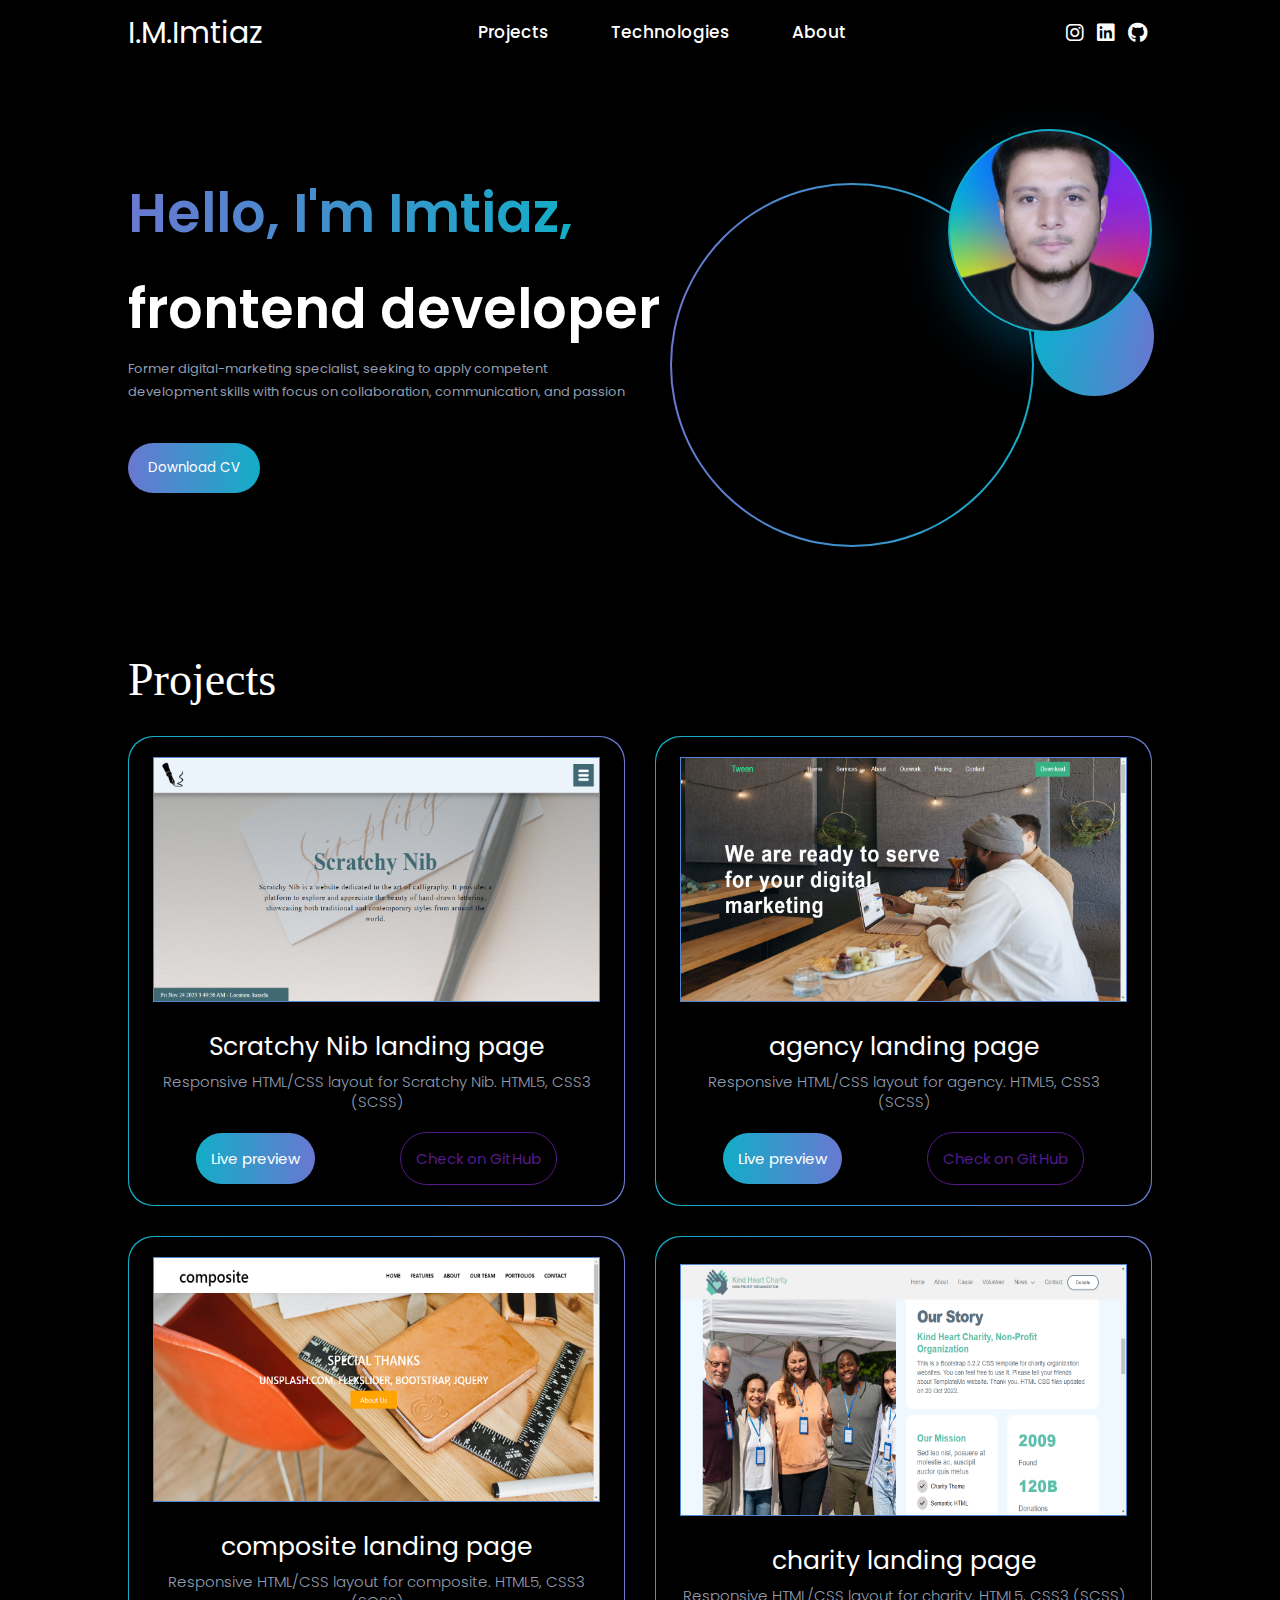
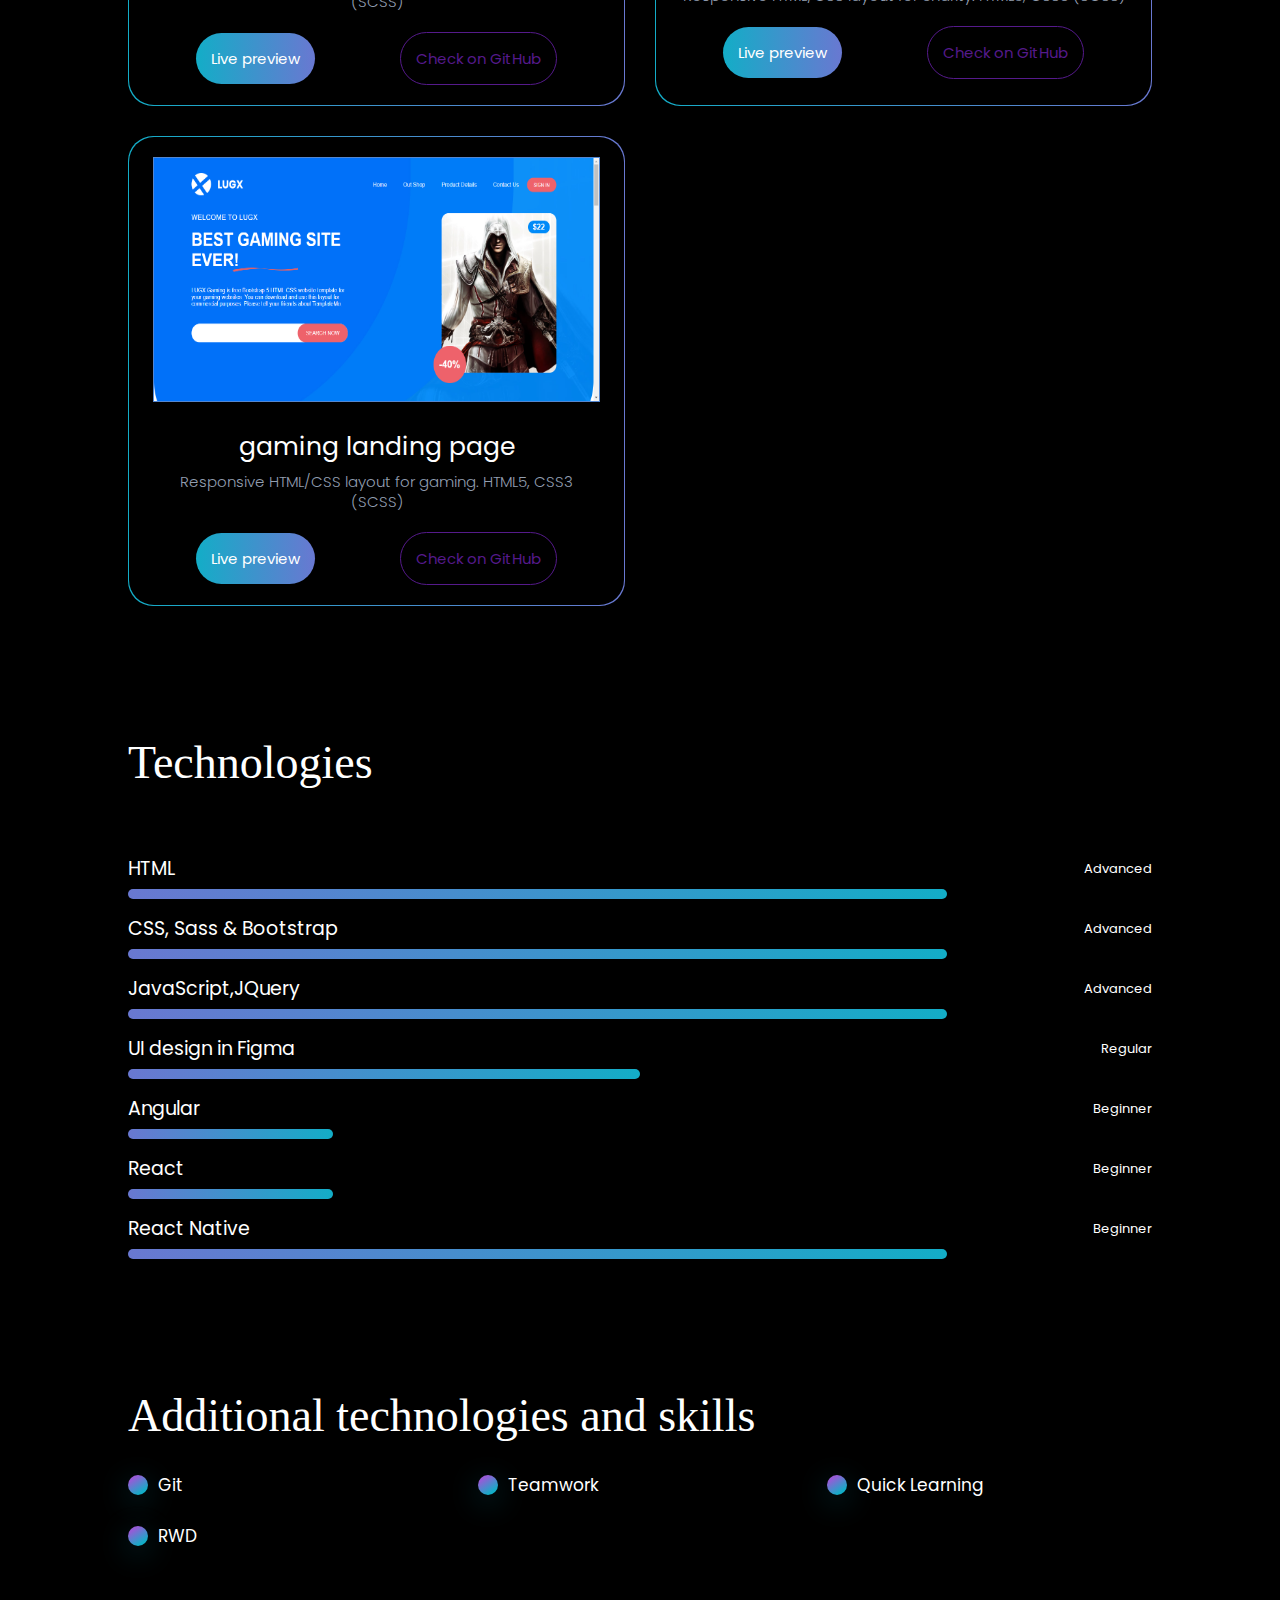
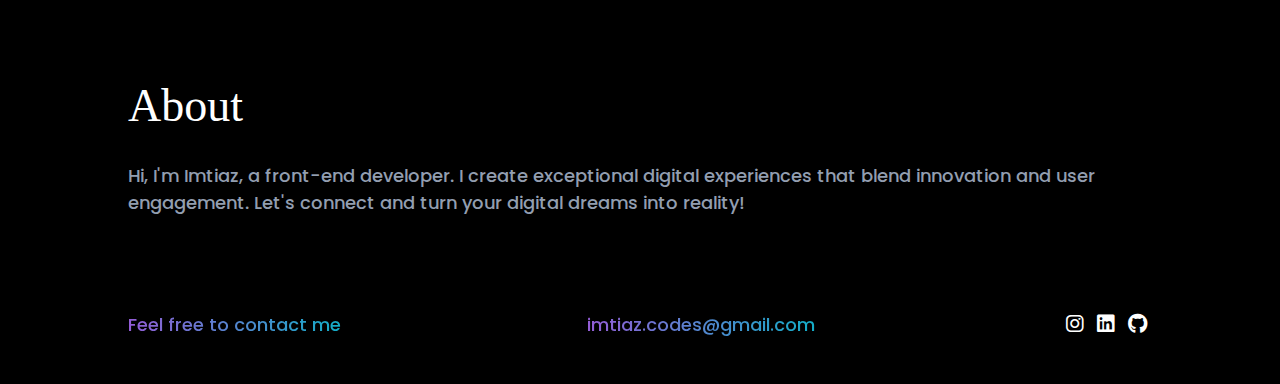
==== index.html @ b21e5c0e "file is updated" ====
<!DOCTYPE html>
<html lang="en">
	<head>
		<meta charset="UTF-8" />
		<meta name="viewport" content="width=device-width, initial-scale=1.0" />
		<title>Document</title>
		<!-- css link -->
		<link rel="stylesheet" href="css/style.css" />
		<link rel="stylesheet" href="css/utilize.css" />
		<!-- font link -->
		<link rel="stylesheet" href="fonts/css/all.css" />
	</head>
	<body>
		<header class="center">
			<nav class="row space-between">
				<div class="logo">I.M.Imtiaz</div>
				<div class="menu">
					<ul>
						<li><a href="#projects">Projects</a></li>
						<li><a href="#technologies">Technologies</a></li>
						<li><a href="#about">About</a></li>
					</ul>
				</div>
				<div class="link">
					<a href="https://www.instagram.com/emtiazalee/" target="_blank"
						><i class="fa-brands fa-instagram"></i
					></a>
					<a
						href="https://www.linkedin.com/in/itx-imtiaz-07b80a295/"
						target="_blank"
						><i class="fa-brands fa-linkedin"></i
					></a>
					<a href="https://github.com/imtiaza1" target="_blank"
						><i class="fa-brands fa-github"></i
					></a>
				</div>
			</nav>
		</header>
		<main>
			<div class="home_row">
				<div class="home_container">
					<h1>
						<span class="cl">Hello, I'm Imtiaz,</span> <br />
						<span class="white">frontend developer</span>
					</h1>
					<p>
						Former digital-marketing specialist, seeking to apply competent
						<br />
						development skills with focus on collaboration, communication, and
						passion
					</p>
					<button class="home_btn">Download CV</button>
				</div>
				<div class="balls center">
					<div class="large_ball"></div>
					<div class="photo"></div>
					<div class="small_ball"></div>
				</div>
			</div>
			<!-- project section start -->
			<section class="Projects" id="projects">
				<h2>Projects</h2>
				<div class="project_row">
					<div class="projects_list">
						<div class="project center column">
							<div class="project_img">
								<img src="images/scratchy-nib.png" alt="" />
							</div>
							<h3>Scratchy Nib landing page</h3>
							<p>
								Responsive HTML/CSS layout for Scratchy Nib. HTML5, CSS3 (SCSS)
							</p>
							<div class="project_link row space-between">
								<a href="" class="live_view">Live preview</a>
								<a href="" class="git_link">Check on GitHub</a>
							</div>
						</div>
					</div>
					<div class="projects_list">
						<div class="project center column">
							<div class="project_img">
								<img src="images/agency.png" alt="" />
							</div>
							<h3>agency landing page</h3>
							<p>Responsive HTML/CSS layout for agency. HTML5, CSS3 (SCSS)</p>
							<div class="project_link row space-between">
								<a href="" class="live_view">Live preview</a>
								<a href="" class="git_link">Check on GitHub</a>
							</div>
						</div>
					</div>
					<div class="projects_list">
						<div class="project center column">
							<div class="project_img">
								<img src="images/composite.png" alt="" />
							</div>
							<h3>composite landing page</h3>
							<p>
								Responsive HTML/CSS layout for composite. HTML5, CSS3 (SCSS)
							</p>
							<div class="project_link row space-between">
								<a href="" class="live_view">Live preview</a>
								<a href="" class="git_link">Check on GitHub</a>
							</div>
						</div>
					</div>
					<div class="projects_list">
						<div class="project center column">
							<div class="project_img">
								<img src="images/kindHeart.png" alt="" />
							</div>
							<h3>charity landing page</h3>
							<p>Responsive HTML/CSS layout for charity. HTML5, CSS3 (SCSS)</p>
							<div class="project_link row space-between">
								<a href="" class="live_view">Live preview</a>
								<a href="" class="git_link">Check on GitHub</a>
							</div>
						</div>
					</div>
					<div class="projects_list">
						<div class="project center column">
							<div class="project_img">
								<img src="images/lugx.png" alt="" />
							</div>
							<h3>gaming landing page</h3>
							<p>Responsive HTML/CSS layout for gaming. HTML5, CSS3 (SCSS)</p>
							<div class="project_link row space-between">
								<a href="" class="live_view">Live preview</a>
								<a href="" class="git_link">Check on GitHub</a>
							</div>
						</div>
					</div>
				</div>
			</section>
			<!-- technologies section start -->
			<section class="technologies" id="technologies">
				<h2>Technologies</h2>
				<div class="container">
					<div class="technologies_list">
						<div class="technologies_container center space-between">
							<p>HTML</p>
							<p class="smi">Advanced</p>
						</div>
						<div class="progress_bar bar"></div>
					</div>
					<div class="technologies_list">
						<div class="technologies_container center space-between">
							<p>CSS, Sass & Bootstrap</p>
							<p class="smi">Advanced</p>
						</div>
						<div class="progress_bar bar"></div>
					</div>
					<div class="technologies_list">
						<div class="technologies_container center space-between">
							<p>JavaScript,JQuery</p>
							<p class="smi">Advanced</p>
						</div>
						<div class="progress_bar bar"></div>
					</div>
					<div class="technologies_list">
						<div class="technologies_container center space-between">
							<p>UI design in Figma</p>
							<p class="smi">Regular</p>
						</div>
						<div class="regular bar"></div>
					</div>
					<div class="technologies_list">
						<div class="technologies_container center space-between">
							<p>Angular</p>
							<p class="smi">Beginner</p>
						</div>
						<div class="beginner bar"></div>
					</div>
					<div class="technologies_list">
						<div class="technologies_container center space-between">
							<p>React</p>
							<p class="smi">Beginner</p>
						</div>
						<div class="beginner bar"></div>
					</div>
					<div class="technologies_list">
						<div class="technologies_container center space-between">
							<p>React Native</p>
							<p class="smi">Beginner</p>
						</div>
						<div class="Beginner bar"></div>
					</div>
				</div>
			</section>
			<!-- add tech -->
			<section class="additonal">
				<h2>Additional technologies and skills</h2>
				<div class="add_row">
					<div class="add_list row">
						<div class="circle"></div>
						<div class="add_content"><p>git</p></div>
					</div>
					<div class="add_list row">
						<div class="circle"></div>
						<div class="add_content"><p>Teamwork</p></div>
					</div>
					<div class="add_list row">
						<div class="circle"></div>
						<div class="add_content"><p>Quick learning</p></div>
					</div>
					<div class="add_list row">
						<div class="circle"></div>
						<div class="add_content"><p>RWD</p></div>
					</div>
				</div>
			</section>
			<!-- about section start -->
			<section class="about" id="about">
				<h2>About</h2>
				<div class="about_container">
					<p>
						Hi, I'm Imtiaz, a front-end developer. I create exceptional digital
						experiences that blend innovation and user engagement. Let's connect
						and turn your digital dreams into reality!
					</p>
				</div>
			</section>
		</main>
		<!-- footer section start -->
		<footer>
			<div class="footer_row space-between center">
				<a href="tel:03357734710" class="ci">Feel free to contact me</a>
				<a href="mailto:imtiaz.codes@gmail.com" class="ci"
					>imtiaz.codes@gmail.com
				</a>
				<div class="link">
					<a href="https://www.instagram.com/emtiazalee/" target="_blank"
						><i class="fa-brands fa-instagram"></i
					></a>
					<a
						href="https://www.linkedin.com/in/itx-imtiaz-07b80a295/"
						target="_blank"
						><i class="fa-brands fa-linkedin"></i
					></a>
					<a href="https://github.com/imtiaza1" target="_blank"
						><i class="fa-brands fa-github"></i
					></a>
				</div>
			</div>
		</footer>
	</body>
</html>
---- css/style.css ----
@import url("https://fonts.googleapis.com/css2?family=Poppins:ital,wght@0,100;0,200;0,300;0,400;0,500;0,600;0,700;0,800;0,900;1,100;1,200;1,300;1,400;1,500;1,600;1,700;1,800;1,900&display=swap");
* {
	margin: 0;
	padding: 0;
	font-family: "Poppins", sans-serif;
}
html {
	font-size: 62.5%;
	scroll-behavior: smooth;
}
body {
	background: #000;
}
nav {
	width: 80%;
	padding: 1rem;
}
.logo {
	font-size: 3rem;
	line-height: 4.5rem;
	color: white;
}
nav ul li {
	list-style: none;
	display: inline-block;
	padding: 0rem 3rem;
}
nav ul li a {
	text-decoration: none;
	font-size: 1.7rem;
	font-weight: 500;
	line-height: 2.7rem;
	color: white;
	position: relative;
}
nav ul li a::after {
	content: "";
	position: absolute;
	width: 0%;
	top: 26px;
	left: 0;
	right: 0;
	bottom: 0;
	height: 3px;
	background: linear-gradient(to right, #13adc7 0%, #6978d1 100%, #945dd6 100%);
	transition: width 0.3s ease;
}
nav ul li a:hover::after {
	width: 100%;
}
.link i {
	color: white;
	padding: 1rem 0.5rem;
	font-size: 2rem;
	transition: 0.3s ease;
}
.link i:hover {
	color: #5312a1;
	background: white;
	width: max-content;
}
main {
	width: 80%;
	margin: auto;
}
.home_row {
	display: flex;
	justify-content: start;
	width: 100%;
	position: relative;
	padding-top: 10em;
	flex-wrap: wrap;
}
.home_row h1 {
	font-size: 5.4rem;
	line-height: 9.6rem;
	font-weight: 600;
	color: white;
}
.home_row p {
	font-size: 1.3rem;
	line-height: 2.3rem;
	color: #929eb0;
}
.home_row .cl {
	background: linear-gradient(to left, #13adc7 0%, #6978d1 100%, #945dd6 100%);
	-webkit-background-clip: text;
	background-clip: text;
	color: transparent;
}
.home_btn {
	position: relative;
	top: 40px;
	padding: 1.5rem 2rem;
	border-radius: 60px;
	background: linear-gradient(to left, #13adc7 0%, #6978d1 100%, #945dd6 100%);
	color: white;
	border: none;
	cursor: pointer;
}
button.home_btn:hover {
	background: white;
	color: black;
	transition: 0.3s ease;
}
.home_container {
	z-index: 1;
}
.large_ball {
	width: 360px;
	height: 360px;
	position: absolute;
	top: 120px;
	right: 120px;
	bottom: 0;
	border-radius: 50%;
	background: #000;
}
.large_ball::after {
	content: "";
	top: 0;
	left: 0;
	right: 0;
	bottom: 0;
	position: absolute;
	border-radius: 50%;
	z-index: -1;
	background: linear-gradient(to left, #13adc7 0%, #6978d1 100%, #945dd6 100%);
	margin: -2px;
}

.small_ball {
	width: 120px;
	height: 120px;
	background: linear-gradient(to right, #13adc7 0%, #6978d1 100%, #945dd6 100%);
	border-radius: 50%;
	position: absolute;
	top: 211px;
	right: -2px;
	z-index: -2;
	bottom: 0;
	animation: none;
}

.photo {
	width: 200px;
	height: 200px;
	border-radius: 50%;
	border: 2px solid #13adc7;
	position: absolute;
	right: 0;
	top: 64px;
	background-image: url(/images/imtiaz.png);
	background-repeat: no-repeat;
	background-position: center;
	background-size: 100%;
	box-shadow: 0px 20px 50px 0px #00b2ff40;
}
/* section start */
section {
	position: relative;
	top: 200px;
	margin-bottom: 13em;
}
h2 {
	font-family: poppons;
	font-weight: 300;
	font-size: 4.6rem;
	color: white;
}
.project_row {
	display: grid;
	justify-content: center;
	align-items: center;
	gap: 30px;
	padding-top: 3rem;
	grid-template-columns: repeat(auto-fill, minmax(340px, 1fr));
}
.projects_list {
	background: linear-gradient(to right, #13adc7 0%, #6978d1 100%, #945dd6 100%);
	height: 470px;
	border-radius: 25px;
	position: relative;
}
.project {
	position: absolute;
	top: 1px;
	left: 1px;
	right: 1px;
	bottom: 1px;
	background: black;
	border-radius: 25px;
	padding-top: 2rem;
	padding-bottom: 2rem;
}
.project_img {
	border: 1px solid #5486cf;
	height: 250px;
	width: 90%;
}
.project_img img {
	width: 100%;
	height: 100%;
}
.project p {
	font-weight: 300;
	font-size: 1.5rem;
	line-height: 2rem;
	color: #929eb0;
	padding-top: 1rem;
	width: 90%;
	text-align: center;
}
.project_link {
	width: 73%;
	padding-top: 2rem;
}
.project_link a {
	border-radius: 60px;
	padding: 1.4rem 1.5rem;
	border: 1px solid;
	font-size: 1.5rem;
	text-decoration: none;
}
a.git_link:hover {
	background: black;
	color: white;
	transition: 0.3s ease;
	border-color: #945dd6;
}
a.live_view {
	background: linear-gradient(to right, #13adc7 0%, #6978d1 100%, #945dd6 100%);
	color: white;
	border: none;
}
a.live_view:hover {
	background: white;
	color: black;
	transition: 0.3s ease;
}
h3 {
	font-weight: 400;
	font-size: 2.5rem;
	line-height: 3rem;
	color: white;
	padding-top: 3rem;
}
/* technologies section */
.container {
	padding-top: 5rem;
}
.technologies_container {
	width: 100%;
	padding-top: 2rem;
}
.technologies_container p {
	color: white;
	font-size: 1.9rem;
	line-height: 2rem;
	padding-bottom: 1rem;
}
.bar {
	height: 10px;
	background: linear-gradient(to left, #13adc7 0%, #6978d1 100%, #945dd6 100%);
	border-radius: 20px;
	width: 80%;
}
.regular {
	width: 50%;
}
.beginner {
	width: 20%;
}
p.smi {
	font-size: 1.3rem;
	color: #ffffff;
}
/* add technologies section */
.add_row {
	padding-top: 3rem;
	display: grid;
	grid-template-columns: repeat(auto-fill, minmax(300px, 1fr));
	gap: 25px;
}
.circle {
	height: 20px;
	width: 20px;
	border-radius: 83px;
	background: linear-gradient(
		326.6deg,
		#13adc7 21.25%,
		#6978d1 58.73%,
		#945dd6 77.47%
	);
	box-shadow: 0px 7px 30px 0px #13adc74d;
	margin-right: 10px;
}
.add_content p {
	color: #ffffff;
	font-size: 1.7rem;
	text-transform: capitalize;
}
.about_container p {
	color: #929eb0;
	font-family: Poppins;
	font-size: 1.8rem;
	font-style: normal;
	font-weight: 500;
	line-height: normal;
	padding-top: 3rem;
}
footer {
	position: relative;
	top: 118px;
	width: 80%;
	margin: auto;
	padding: 4rem;
}
.footer_row {
	width: 100%;
	flex-wrap: wrap;
	gap: 20px;
}
footer .ci {
	font-family: Poppins;
	font-size: 1.8rem;
	font-style: normal;
	font-weight: 500;
	line-height: normal;
	background: linear-gradient(270deg, #13adc7 0%, #6978d1 66.67%, #945dd6 100%);
	background-clip: text;
	-webkit-background-clip: text;
	-webkit-text-fill-color: transparent;
	transition: 0.3s all ease;
}
@media (max-width: 998px) {
	html {
		font-size: 55%;
	}
}

@media (max-width: 768px) {
	html {
		font-size: 45%;
	}
	nav {
		width: 90%;
	}
	main {
		width: 90%;
	}
	footer {
		width: 90%;
	}
}
@media (max-width: 630px) {
	.menu {
		position: absolute;
		top: 7rem;
		right: 0;
		width: 100%;
		display: flex;
		justify-content: center;
		align-items: center;
	}
}
@media (max-width: 580px) {
	.large_ball {
		top: 29em;
		right: 93px;
		width: 300px;
		height: 300px;
	}
	.small_ball {
		width: 100px;
		height: 100px;
		top: 49em;
		right: -6px;
	}
	.photo {
		width: 150px;
		height: 150px;
		top: 35em;
	}
	.home_row h1 {
		font-size: 4.4rem;
		line-height: 6.6rem;
	}
	.home_btn {
		top: 8em;
	}
	section {
		top: 307px;
	}
	footer {
		top: 307px;
	}
}
@media (max-width: 430px) {
	nav ul li {
		padding: 0 2rem;
	}
	.project_row {
		grid-template-columns: repeat(auto-fill, minmax(187px, 1fr));
	}
}
---- css/utilize.css ----
.center {
	display: flex;
	justify-content: center;
	align-items: center;
}
.column {
	display: flex;
	flex-direction: column;
}
.row {
	display: flex;
	flex-direction: row;
	align-items: center;
}
.space-between {
	justify-content: space-between;
}
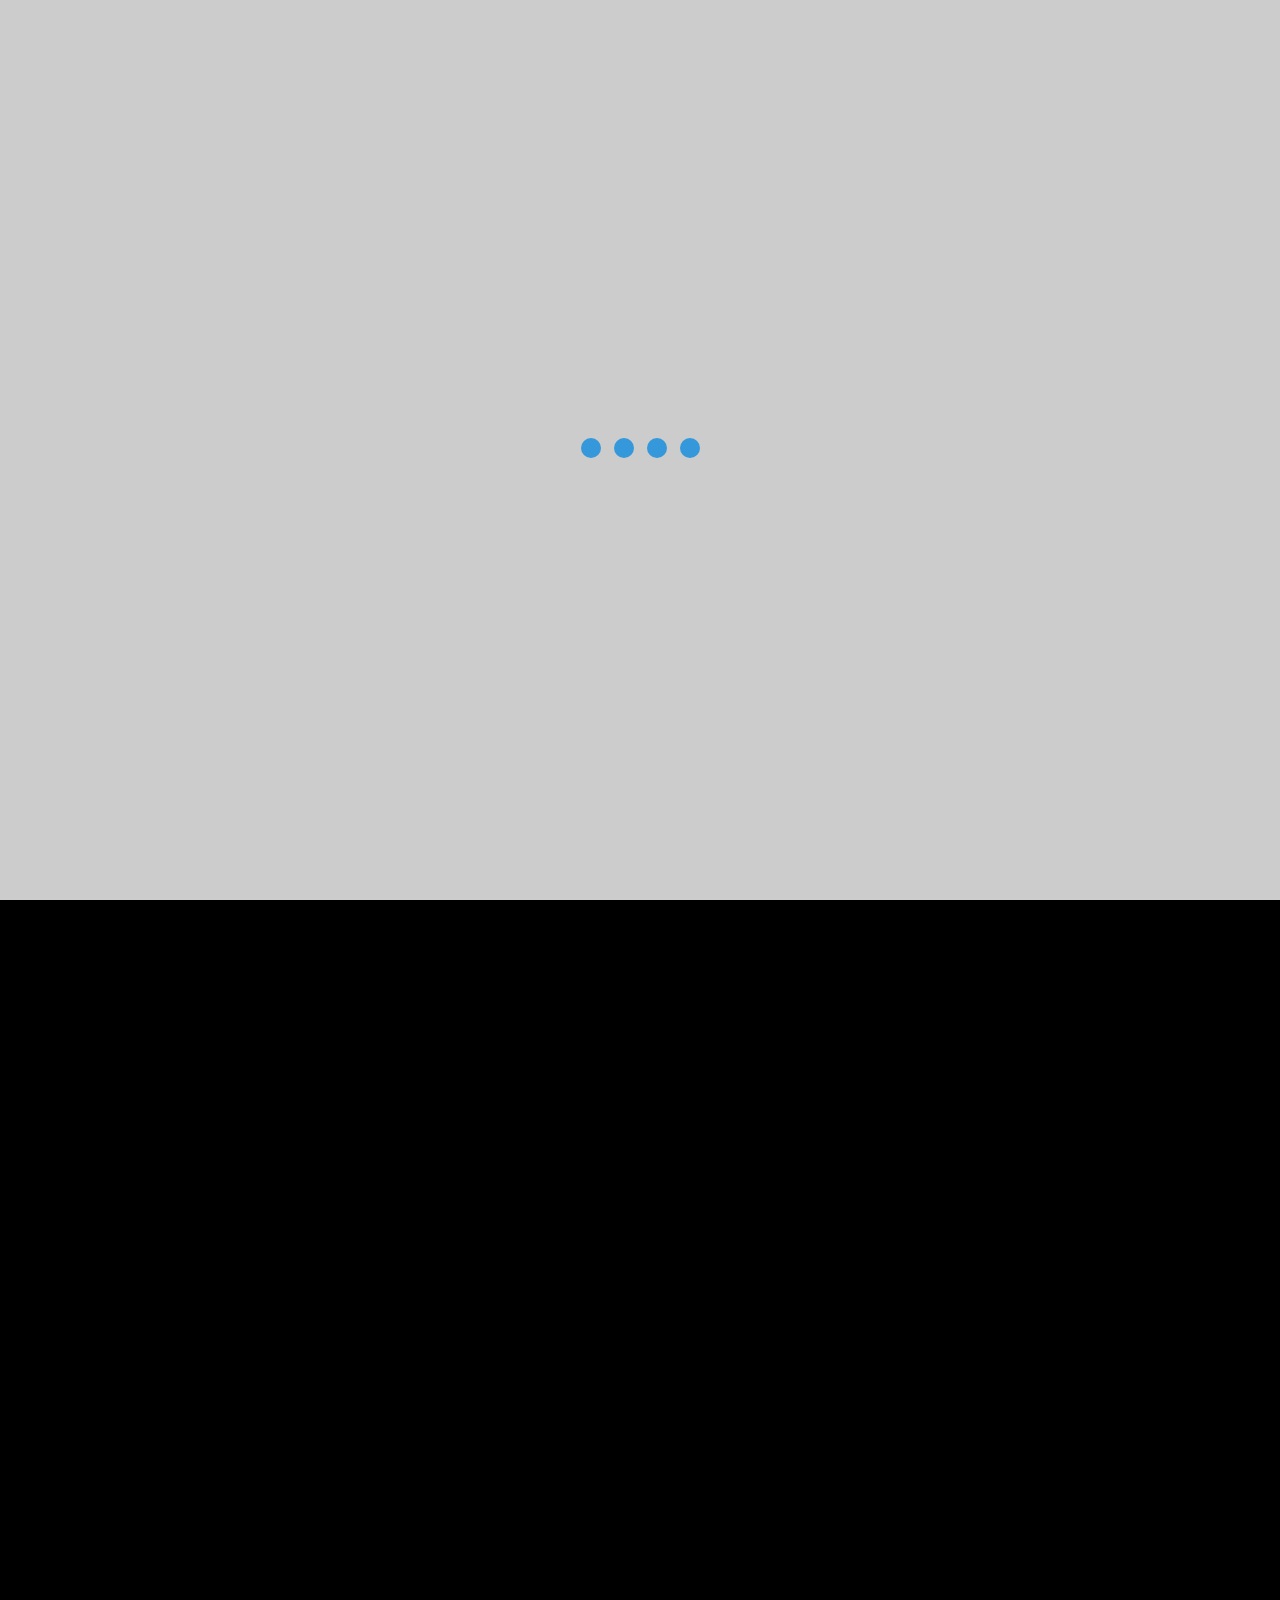
==== commit c74c3bc8: "some modification" ====
--- a/index.html
+++ b/index.html
@@ -11,237 +11,308 @@
 		<link rel="stylesheet" href="fonts/css/all.css" />
 	</head>
 	<body>
-		<header class="center">
-			<nav class="row space-between">
-				<div class="logo">I.M.Imtiaz</div>
-				<div class="menu">
-					<ul>
-						<li><a href="#projects">Projects</a></li>
-						<li><a href="#technologies">Technologies</a></li>
-						<li><a href="#about">About</a></li>
-					</ul>
+		<!-- Loader -->
+		<div class="loader_container" id="loader-container">
+			<div class="loader">
+				<div class="loader_circle"></div>
+				<div class="loader_circle"></div>
+				<div class="loader_circle"></div>
+				<div class="loader_circle"></div>
+			</div>
+		</div>
+		<!-- main contain -->
+		<div id="main-content">
+			<!-- header -->
+			<header class="center">
+				<nav class="row space-between">
+					<div class="logo">I.M.Imtiaz</div>
+					<div class="menu">
+						<ul>
+							<li><a href="#projects">Projects</a></li>
+							<li><a href="#technologies">Technologies</a></li>
+							<li><a href="#about">About</a></li>
+						</ul>
+					</div>
+					<div class="link">
+						<a href="https://www.instagram.com/emtiazalee/" target="_blank"
+							><i class="fa-brands fa-instagram"></i
+						></a>
+						<a
+							href="https://www.linkedin.com/in/itx-imtiaz-07b80a295/"
+							target="_blank"
+							><i class="fa-brands fa-linkedin"></i
+						></a>
+						<a href="https://github.com/imtiaza1" target="_blank"
+							><i class="fa-brands fa-github"></i
+						></a>
+					</div>
+				</nav>
+			</header>
+			<main>
+				<div class="home_row">
+					<div class="home_container">
+						<h1>
+							<span class="cl">Hello, I'm Imtiaz,</span> <br />
+							<span class="white">frontend developer</span>
+						</h1>
+						<p>
+							Former digital marketing specialist, now dedicated to applying
+							proficient <br />
+							development skills with a focus on collaboration, communication,
+							<br />
+							and a passion for creating exceptional user experiences
+						</p>
+						<a href="imtiaz.pdf" download="imtiaz">
+							<button class="home_btn">Download CV</button>
+						</a>
+					</div>
+					<div class="balls center">
+						<div class="large_ball"></div>
+						<div class="photo"></div>
+						<div class="small_ball"></div>
+					</div>
 				</div>
-				<div class="link">
-					<a href="https://www.instagram.com/emtiazalee/" target="_blank"
-						><i class="fa-brands fa-instagram"></i
-					></a>
-					<a
-						href="https://www.linkedin.com/in/itx-imtiaz-07b80a295/"
-						target="_blank"
-						><i class="fa-brands fa-linkedin"></i
-					></a>
-					<a href="https://github.com/imtiaza1" target="_blank"
-						><i class="fa-brands fa-github"></i
-					></a>
+				<!-- project section start -->
+				<section class="Projects" id="projects">
+					<h2>Projects</h2>
+					<div class="project_row">
+						<div class="projects_list">
+							<div class="project center column">
+								<div class="project_img">
+									<img src="images/scratchy-nib.png" alt="" />
+								</div>
+								<h3>Scratchy Nib landing page</h3>
+								<p>
+									Responsive HTML/CSS layout for Scratchy Nib. HTML5, CSS3
+									(SCSS)
+								</p>
+								<div class="project_link row space-between">
+									<a
+										href="https://scratchy-nib.netlify.app/"
+										target="_blank"
+										class="live_view"
+										>Live preview</a
+									>
+									<a
+										href="https://github.com/imtiaza1/scratchy_nib.git"
+										target="_blank"
+										class="git_link"
+										>Check on GitHub</a
+									>
+								</div>
+							</div>
+						</div>
+						<div class="projects_list">
+							<div class="project center column">
+								<div class="project_img">
+									<img src="images/agency.png" alt="" />
+								</div>
+								<h3>agency landing page</h3>
+								<p>Responsive HTML/CSS layout for agency. HTML5, CSS3 (SCSS)</p>
+								<div class="project_link row space-between">
+									<a
+										href="https://agencyio.netlify.app/"
+										target="_blank"
+										class="live_view"
+										>Live preview</a
+									>
+									<a
+										href="https://github.com/imtiaza1/agency.git"
+										target="_blank"
+										class="git_link"
+										>Check on GitHub</a
+									>
+								</div>
+							</div>
+						</div>
+						<div class="projects_list">
+							<div class="project center column">
+								<div class="project_img">
+									<img src="images/composite.png" alt="" />
+								</div>
+								<h3>composite landing page</h3>
+								<p>
+									Responsive HTML/CSS layout for composite. HTML5, CSS3 (SCSS)
+								</p>
+								<div class="project_link row space-between">
+									<a
+										href="https://compositeio.netlify.app/"
+										target="_blank"
+										class="live_view"
+										>Live preview</a
+									>
+									<a
+										href="https://github.com/imtiaza1/composite.git"
+										target="_blank"
+										class="git_link"
+										>Check on GitHub</a
+									>
+								</div>
+							</div>
+						</div>
+						<div class="projects_list">
+							<div class="project center column">
+								<div class="project_img">
+									<img src="images/kindHeart.png" alt="" />
+								</div>
+								<h3>charity landing page</h3>
+								<p>
+									Responsive HTML/CSS layout for charity. HTML5, CSS3 (SCSS)
+								</p>
+								<div class="project_link row space-between">
+									<a
+										href="https://kind-heart-charity.netlify.app/"
+										target="_blank"
+										class="live_view"
+										>Live preview</a
+									>
+									<a
+										href="https://github.com/imtiaza1/kind_heart_charity.git"
+										target="_blank"
+										class="git_link"
+										>Check on GitHub</a
+									>
+								</div>
+							</div>
+						</div>
+						<div class="projects_list">
+							<div class="project center column">
+								<div class="project_img">
+									<img src="images/lugx.png" alt="" />
+								</div>
+								<h3>gaming landing page</h3>
+								<p>Responsive HTML/CSS layout for gaming. HTML5, CSS3 (SCSS)</p>
+								<div class="project_link row space-between">
+									<a
+										href="https://lugx.netlify.app/"
+										target="_blank"
+										class="live_view"
+										>Live preview</a
+									>
+									<a
+										href="https://github.com/imtiaza1/LUGX-WEBSITE.git"
+										target="_blank"
+										class="git_link"
+										>Check on GitHub</a
+									>
+								</div>
+							</div>
+						</div>
+					</div>
+				</section>
+				<!-- technologies section start -->
+				<section class="technologies" id="technologies">
+					<h2>Technologies</h2>
+					<div class="container">
+						<div class="technologies_list">
+							<div class="technologies_container center space-between">
+								<p>HTML</p>
+								<p class="smi">Advanced</p>
+							</div>
+							<div class="progress_bar bar"></div>
+						</div>
+						<div class="technologies_list">
+							<div class="technologies_container center space-between">
+								<p>CSS, Sass & Bootstrap</p>
+								<p class="smi">Advanced</p>
+							</div>
+							<div class="progress_bar bar"></div>
+						</div>
+						<div class="technologies_list">
+							<div class="technologies_container center space-between">
+								<p>JavaScript,JQuery</p>
+								<p class="smi">Advanced</p>
+							</div>
+							<div class="progress_bar bar"></div>
+						</div>
+						<div class="technologies_list">
+							<div class="technologies_container center space-between">
+								<p>UI design in Figma</p>
+								<p class="smi">Regular</p>
+							</div>
+							<div class="regular bar"></div>
+						</div>
+						<div class="technologies_list">
+							<div class="technologies_container center space-between">
+								<p>Angular</p>
+								<p class="smi">Beginner</p>
+							</div>
+							<div class="beginner bar"></div>
+						</div>
+						<div class="technologies_list">
+							<div class="technologies_container center space-between">
+								<p>React</p>
+								<p class="smi">Beginner</p>
+							</div>
+							<div class="beginner bar"></div>
+						</div>
+						<div class="technologies_list">
+							<div class="technologies_container center space-between">
+								<p>React Native</p>
+								<p class="smi">Beginner</p>
+							</div>
+							<div class="Beginner bar"></div>
+						</div>
+					</div>
+				</section>
+				<!-- add tech -->
+				<section class="additonal">
+					<h2>Additional technologies and skills</h2>
+					<div class="add_row">
+						<div class="add_list row">
+							<div class="circle"></div>
+							<div class="add_content"><p>git</p></div>
+						</div>
+						<div class="add_list row">
+							<div class="circle"></div>
+							<div class="add_content"><p>Teamwork</p></div>
+						</div>
+						<div class="add_list row">
+							<div class="circle"></div>
+							<div class="add_content"><p>Quick learning</p></div>
+						</div>
+						<div class="add_list row">
+							<div class="circle"></div>
+							<div class="add_content"><p>RWD</p></div>
+						</div>
+					</div>
+				</section>
+				<!-- about section start -->
+				<section class="about" id="about">
+					<h2>About</h2>
+					<div class="about_container">
+						<p>
+							Hi, I'm Imtiaz, a front-end developer. I create exceptional
+							digital experiences that blend innovation and user engagement.
+							Let's connect and turn your digital dreams into reality!
+						</p>
+					</div>
+				</section>
+			</main>
+			<!-- footer section start -->
+			<footer>
+				<div class="footer_row space-between center">
+					<a href="tel:03357734710" class="ci">Feel free to contact me</a>
+					<a href="mailto:imtiaz.codes@gmail.com" class="ci"
+						>imtiaz.codes@gmail.com
+					</a>
+					<div class="link">
+						<a href="https://www.instagram.com/emtiazalee/" target="_blank"
+							><i class="fa-brands fa-instagram"></i
+						></a>
+						<a
+							href="https://www.linkedin.com/in/itx-imtiaz-07b80a295/"
+							target="_blank"
+							><i class="fa-brands fa-linkedin"></i
+						></a>
+						<a href="https://github.com/imtiaza1" target="_blank"
+							><i class="fa-brands fa-github"></i
+						></a>
+					</div>
 				</div>
-			</nav>
-		</header>
-		<main>
-			<div class="home_row">
-				<div class="home_container">
-					<h1>
-						<span class="cl">Hello, I'm Imtiaz,</span> <br />
-						<span class="white">frontend developer</span>
-					</h1>
-					<p>
-						Former digital-marketing specialist, seeking to apply competent
-						<br />
-						development skills with focus on collaboration, communication, and
-						passion
-					</p>
-					<button class="home_btn">Download CV</button>
-				</div>
-				<div class="balls center">
-					<div class="large_ball"></div>
-					<div class="photo"></div>
-					<div class="small_ball"></div>
-				</div>
-			</div>
-			<!-- project section start -->
-			<section class="Projects" id="projects">
-				<h2>Projects</h2>
-				<div class="project_row">
-					<div class="projects_list">
-						<div class="project center column">
-							<div class="project_img">
-								<img src="images/scratchy-nib.png" alt="" />
-							</div>
-							<h3>Scratchy Nib landing page</h3>
-							<p>
-								Responsive HTML/CSS layout for Scratchy Nib. HTML5, CSS3 (SCSS)
-							</p>
-							<div class="project_link row space-between">
-								<a href="" class="live_view">Live preview</a>
-								<a href="" class="git_link">Check on GitHub</a>
-							</div>
-						</div>
-					</div>
-					<div class="projects_list">
-						<div class="project center column">
-							<div class="project_img">
-								<img src="images/agency.png" alt="" />
-							</div>
-							<h3>agency landing page</h3>
-							<p>Responsive HTML/CSS layout for agency. HTML5, CSS3 (SCSS)</p>
-							<div class="project_link row space-between">
-								<a href="" class="live_view">Live preview</a>
-								<a href="" class="git_link">Check on GitHub</a>
-							</div>
-						</div>
-					</div>
-					<div class="projects_list">
-						<div class="project center column">
-							<div class="project_img">
-								<img src="images/composite.png" alt="" />
-							</div>
-							<h3>composite landing page</h3>
-							<p>
-								Responsive HTML/CSS layout for composite. HTML5, CSS3 (SCSS)
-							</p>
-							<div class="project_link row space-between">
-								<a href="" class="live_view">Live preview</a>
-								<a href="" class="git_link">Check on GitHub</a>
-							</div>
-						</div>
-					</div>
-					<div class="projects_list">
-						<div class="project center column">
-							<div class="project_img">
-								<img src="images/kindHeart.png" alt="" />
-							</div>
-							<h3>charity landing page</h3>
-							<p>Responsive HTML/CSS layout for charity. HTML5, CSS3 (SCSS)</p>
-							<div class="project_link row space-between">
-								<a href="" class="live_view">Live preview</a>
-								<a href="" class="git_link">Check on GitHub</a>
-							</div>
-						</div>
-					</div>
-					<div class="projects_list">
-						<div class="project center column">
-							<div class="project_img">
-								<img src="images/lugx.png" alt="" />
-							</div>
-							<h3>gaming landing page</h3>
-							<p>Responsive HTML/CSS layout for gaming. HTML5, CSS3 (SCSS)</p>
-							<div class="project_link row space-between">
-								<a href="" class="live_view">Live preview</a>
-								<a href="" class="git_link">Check on GitHub</a>
-							</div>
-						</div>
-					</div>
-				</div>
-			</section>
-			<!-- technologies section start -->
-			<section class="technologies" id="technologies">
-				<h2>Technologies</h2>
-				<div class="container">
-					<div class="technologies_list">
-						<div class="technologies_container center space-between">
-							<p>HTML</p>
-							<p class="smi">Advanced</p>
-						</div>
-						<div class="progress_bar bar"></div>
-					</div>
-					<div class="technologies_list">
-						<div class="technologies_container center space-between">
-							<p>CSS, Sass & Bootstrap</p>
-							<p class="smi">Advanced</p>
-						</div>
-						<div class="progress_bar bar"></div>
-					</div>
-					<div class="technologies_list">
-						<div class="technologies_container center space-between">
-							<p>JavaScript,JQuery</p>
-							<p class="smi">Advanced</p>
-						</div>
-						<div class="progress_bar bar"></div>
-					</div>
-					<div class="technologies_list">
-						<div class="technologies_container center space-between">
-							<p>UI design in Figma</p>
-							<p class="smi">Regular</p>
-						</div>
-						<div class="regular bar"></div>
-					</div>
-					<div class="technologies_list">
-						<div class="technologies_container center space-between">
-							<p>Angular</p>
-							<p class="smi">Beginner</p>
-						</div>
-						<div class="beginner bar"></div>
-					</div>
-					<div class="technologies_list">
-						<div class="technologies_container center space-between">
-							<p>React</p>
-							<p class="smi">Beginner</p>
-						</div>
-						<div class="beginner bar"></div>
-					</div>
-					<div class="technologies_list">
-						<div class="technologies_container center space-between">
-							<p>React Native</p>
-							<p class="smi">Beginner</p>
-						</div>
-						<div class="Beginner bar"></div>
-					</div>
-				</div>
-			</section>
-			<!-- add tech -->
-			<section class="additonal">
-				<h2>Additional technologies and skills</h2>
-				<div class="add_row">
-					<div class="add_list row">
-						<div class="circle"></div>
-						<div class="add_content"><p>git</p></div>
-					</div>
-					<div class="add_list row">
-						<div class="circle"></div>
-						<div class="add_content"><p>Teamwork</p></div>
-					</div>
-					<div class="add_list row">
-						<div class="circle"></div>
-						<div class="add_content"><p>Quick learning</p></div>
-					</div>
-					<div class="add_list row">
-						<div class="circle"></div>
-						<div class="add_content"><p>RWD</p></div>
-					</div>
-				</div>
-			</section>
-			<!-- about section start -->
-			<section class="about" id="about">
-				<h2>About</h2>
-				<div class="about_container">
-					<p>
-						Hi, I'm Imtiaz, a front-end developer. I create exceptional digital
-						experiences that blend innovation and user engagement. Let's connect
-						and turn your digital dreams into reality!
-					</p>
-				</div>
-			</section>
-		</main>
-		<!-- footer section start -->
-		<footer>
-			<div class="footer_row space-between center">
-				<a href="tel:03357734710" class="ci">Feel free to contact me</a>
-				<a href="mailto:imtiaz.codes@gmail.com" class="ci"
-					>imtiaz.codes@gmail.com
-				</a>
-				<div class="link">
-					<a href="https://www.instagram.com/emtiazalee/" target="_blank"
-						><i class="fa-brands fa-instagram"></i
-					></a>
-					<a
-						href="https://www.linkedin.com/in/itx-imtiaz-07b80a295/"
-						target="_blank"
-						><i class="fa-brands fa-linkedin"></i
-					></a>
-					<a href="https://github.com/imtiaza1" target="_blank"
-						><i class="fa-brands fa-github"></i
-					></a>
-				</div>
-			</div>
-		</footer>
+			</footer>
+		</div>
+		<!-- js link -->
+		<script src="js/script.js"></script>
 	</body>
 </html>
--- a/css/style.css
+++ b/css/style.css
@@ -212,7 +212,7 @@
 	text-align: center;
 }
 .project_link {
-	width: 73%;
+	width: 30em;
 	padding-top: 2rem;
 }
 .project_link a {
@@ -362,6 +362,7 @@
 		display: flex;
 		justify-content: center;
 		align-items: center;
+		z-index: 1;
 	}
 }
 @media (max-width: 580px) {
@@ -404,3 +405,36 @@
 		grid-template-columns: repeat(auto-fill, minmax(187px, 1fr));
 	}
 }
+
+/* for loader */
+.loader_container {
+	display: flex;
+	align-items: center;
+	justify-content: center;
+	height: 100vh;
+	position: fixed;
+	top: 0;
+	left: 0;
+	width: 100%;
+	background-color: rgba(255, 255, 255, 0.8);
+	z-index: 1000;
+}
+
+.loader_circle {
+	width: 20px;
+	height: 20px;
+	background-color: #3498db;
+	border-radius: 50%;
+	display: inline-block;
+	animation: bounce 0.6s infinite alternate;
+	margin: 0 5px;
+}
+
+@keyframes bounce {
+	to {
+		transform: translateY(-20px);
+	}
+}
+#main-content {
+	visibility: hidden;
+}
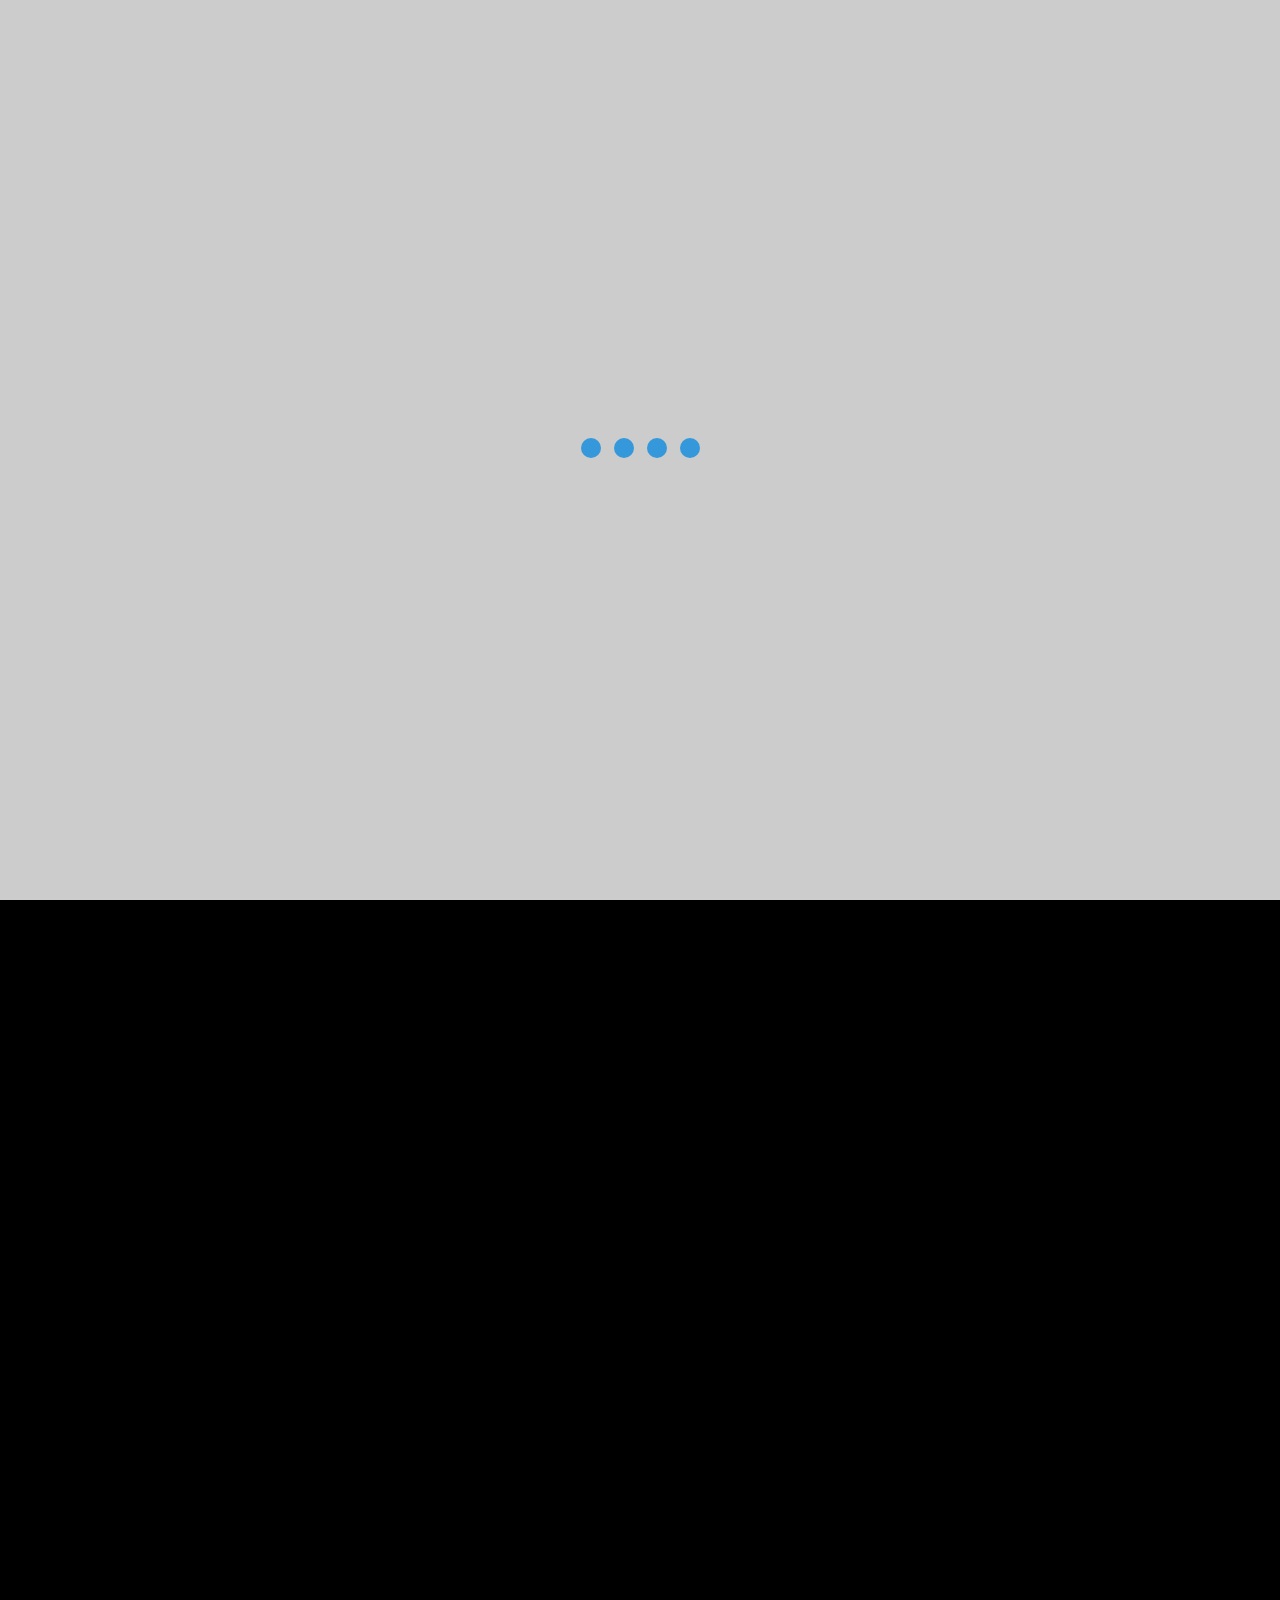
==== commit 53ed1ac9: "just" ====
--- a/index.html
+++ b/index.html
@@ -56,11 +56,9 @@
 							<span class="white">frontend developer</span>
 						</h1>
 						<p>
-							Former digital marketing specialist, now dedicated to applying
-							proficient <br />
-							development skills with a focus on collaboration, communication,
-							<br />
-							and a passion for creating exceptional user experiences
+							Greetings from the world of frontend development! I employ HTML,
+							CSS, and JavaScript to <br />
+							create aesthetically pleasing and fluid user interfaces.
 						</p>
 						<a href="imtiaz.pdf" download="imtiaz">
 							<button class="home_btn">Download CV</button>
@@ -251,7 +249,7 @@
 								<p>React Native</p>
 								<p class="smi">Beginner</p>
 							</div>
-							<div class="Beginner bar"></div>
+							<div class="beginner bar"></div>
 						</div>
 					</div>
 				</section>
